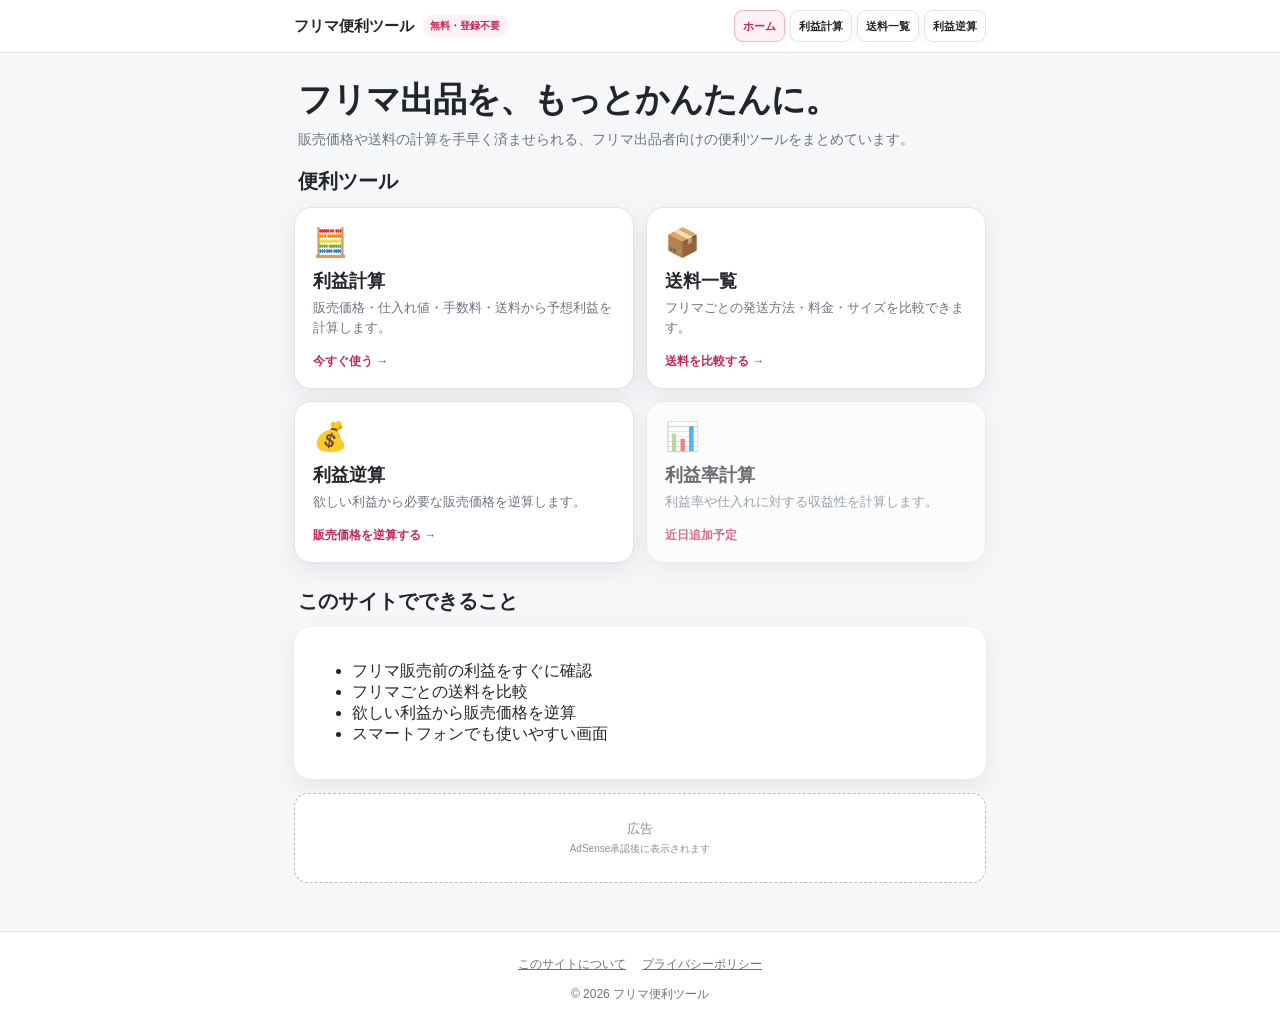
==== index.html @ 3acb0728 "ヘッダーと送料一覧のサービス名を固定" ====
<!DOCTYPE html><html lang="ja"><head><meta name="google-site-verification" content="ZwCkQ40ldHqCyL-Cjll7Zpo_aFUj-XyopUlBc_vMmoY"><meta charset="UTF-8"><meta name="viewport" content="width=device-width,initial-scale=1.0,viewport-fit=cover"><meta name="theme-color" content="#e93567"><meta name="description" content="フリマ出品に役立つ無料ツール集。販売価格・仕入れ値・手数料・送料から利益を計算できます。"><meta name="robots" content="index,follow"><link rel="canonical" href="https://furima-profit-calculator.netlify.app/"><link rel="stylesheet" href="/assets/css/style.css"><title>フリマ便利ツール｜出品・販売に役立つ無料ツール集</title><script async src="https://www.googletagmanager.com/gtag/js?id=G-9B8673RD4H"></script><script>window.dataLayer=window.dataLayer||[];function gtag(){dataLayer.push(arguments);}gtag('js',new Date());gtag('config','G-9B8673RD4H');</script></head><body data-page="home"><div id="siteHeader"></div><main class="home page-shell">
<section class="page-hero"><div class="page-title-row"><h1>フリマ出品を、もっとかんたんに。</h1></div><p>販売価格や送料の計算を手早く済ませられる、フリマ出品者向けの便利ツールをまとめています。</p></section>
<h2 class="section-title">便利ツール</h2>
<section class="tool-grid" aria-label="便利ツール一覧">
<a class="tool-card" href="/profit/"><div><div class="tool-icon">🧮</div><h2>利益計算</h2><p>販売価格・仕入れ値・手数料・送料から予想利益を計算します。</p></div><div class="tool-status">今すぐ使う →</div></a>
<a class="tool-card" href="/shipping/"><div><div class="tool-icon">📦</div><h2>送料一覧</h2><p>フリマごとの発送方法・料金・サイズを比較できます。</p></div><div class="tool-status">送料を比較する →</div></a>
<a class="tool-card" href="/reverse/"><div><div class="tool-icon">💰</div><h2>利益逆算</h2><p>欲しい利益から必要な販売価格を逆算します。</p></div><div class="tool-status">販売価格を逆算する →</div></a>
<div class="tool-card disabled" aria-disabled="true"><div><div class="tool-icon">📊</div><h2>利益率計算</h2><p>利益率や仕入れに対する収益性を計算します。</p></div><div class="tool-status">近日追加予定</div></div>
</section>
<h2 class="section-title">このサイトでできること</h2><section class="card"><ul class="info-list"><li>フリマ販売前の利益をすぐに確認</li><li>フリマごとの送料を比較</li><li>欲しい利益から販売価格を逆算</li><li>スマートフォンでも使いやすい画面</li></ul></section>
<section class="ad" aria-label="広告"><div>広告<small>AdSense承認後に表示されます</small></div></section></main><div id="siteFooter"></div><script src="/assets/js/common.js"></script></body></html>
---- assets/css/style.css ----
:root {
      --primary: #e93567;
      --primary-dark: #c92453;
      --bg: #f6f7f9;
      --card: #ffffff;
      --text: #22252a;
      --muted: #6d7480;
      --border: #dfe3e8;
      --success: #14844a;
      --danger: #c83232;
      --shadow: 0 8px 24px rgba(24, 31, 42, 0.08);
    }

    * { box-sizing: border-box; }

    body {
      margin: 0;
      min-height: 100vh;
      background: var(--bg);
      color: var(--text);
      font-family: -apple-system, BlinkMacSystemFont, "Segoe UI", "Noto Sans JP", sans-serif;
    }

    .app {
      width: min(100%, 520px);
      margin: 0 auto;
      padding: 18px 14px calc(36px + env(safe-area-inset-bottom));
    }

    .header {
      padding: 8px 4px 18px;
    }

    .header h1 {
      margin: 0;
      font-size: 24px;
      letter-spacing: -0.02em;
    }

    .header p {
      margin: 7px 0 0;
      color: var(--muted);
      font-size: 14px;
      line-height: 1.6;
    }

    .card {
      background: var(--card);
      border-radius: 18px;
      padding: 18px;
      box-shadow: var(--shadow);
      margin-bottom: 14px;
    }

    .field {
      margin-bottom: 17px;
    }

    .field:last-child {
      margin-bottom: 0;
    }

    label {
      display: block;
      margin-bottom: 7px;
      font-weight: 700;
      font-size: 14px;
    }

    .hint {
      color: var(--muted);
      font-weight: 400;
      font-size: 12px;
    }

    .input-wrap {
      position: relative;
    }

    input, select {
      width: 100%;
      min-height: 50px;
      border: 1px solid var(--border);
      border-radius: 12px;
      background: #fff;
      color: var(--text);
      font-size: 17px;
      padding: 12px 44px 12px 13px;
      outline: none;
      transition: border-color .18s, box-shadow .18s;
    }

    select {
      padding-right: 38px;
    }

    input:focus, select:focus {
      border-color: var(--primary);
      box-shadow: 0 0 0 3px rgba(233, 53, 103, 0.13);
    }

    input:disabled {
      background: #f0f2f4;
      color: #8a919b;
      cursor: not-allowed;
    }

    .unit {
      position: absolute;
      top: 50%;
      right: 14px;
      transform: translateY(-50%);
      color: var(--muted);
      pointer-events: none;
      font-size: 14px;
    }

    .shipping-grid {
      display: grid;
      grid-template-columns: 1.45fr .55fr;
      gap: 10px;
    }

    .custom-select {
      position: relative;
      min-width: 0;
    }

    .native-select-hidden {
      position: absolute;
      width: 1px;
      height: 1px;
      opacity: 0;
      pointer-events: none;
    }

    .custom-select-button {
      width: 100%;
      min-height: 50px;
      border: 1px solid var(--border);
      border-radius: 12px;
      background: #fff;
      color: var(--text);
      padding: 10px 12px;
      display: flex;
      align-items: center;
      justify-content: space-between;
      gap: 10px;
      text-align: left;
      font-size: 14px;
      cursor: pointer;
    }

    .custom-select-button:focus {
      outline: none;
      border-color: var(--primary);
      box-shadow: 0 0 0 3px rgba(233, 53, 103, 0.13);
    }

    .custom-select-button > span:first-child {
      min-width: 0;
      overflow: hidden;
      text-overflow: ellipsis;
      white-space: nowrap;
    }

    .custom-select-right {
      flex: 0 0 auto;
      display: flex;
      align-items: center;
      gap: 8px;
      white-space: nowrap;
    }

    .custom-select-arrow {
      color: var(--muted);
      font-size: 18px;
      line-height: 1;
    }

    .custom-select-menu {
      display: none;
      position: absolute;
      z-index: 20;
      top: calc(100% + 7px);
      left: 0;
      width: min(350px, calc(100vw - 28px));
      max-height: 310px;
      overflow-y: auto;
      padding: 6px;
      background: #fff;
      border: 1px solid var(--border);
      border-radius: 13px;
      box-shadow: 0 12px 30px rgba(24, 31, 42, 0.16);
    }

    .custom-select.open .custom-select-menu {
      display: block;
    }

    .shipping-option {
      width: 100%;
      border: 0;
      border-radius: 9px;
      background: transparent;
      padding: 11px 10px;
      display: flex;
      justify-content: space-between;
      align-items: center;
      gap: 14px;
      color: var(--text);
      font-size: 13px;
      text-align: left;
      cursor: pointer;
    }

    .shipping-option:hover,
    .shipping-option:focus {
      outline: none;
      background: #fff2f6;
    }

    .shipping-option span {
      min-width: 0;
    }

    .shipping-option strong {
      flex: 0 0 auto;
      white-space: nowrap;
    }


    .result {
      background: linear-gradient(135deg, #fff 0%, #fff6f8 100%);
      border: 1px solid #ffd4df;
    }

    .profit-label {
      color: var(--muted);
      font-size: 14px;
      font-weight: 700;
    }

    .profit {
      margin: 5px 0 4px;
      font-size: clamp(38px, 10vw, 52px);
      font-weight: 800;
      letter-spacing: -0.04em;
      color: var(--success);
      word-break: break-all;
    }

    .profit.negative {
      color: var(--danger);
    }

    .margin-text {
      color: var(--muted);
      font-size: 13px;
    }

    .breakdown {
      margin-top: 18px;
      padding-top: 14px;
      border-top: 1px solid var(--border);
    }

    .row {
      display: flex;
      justify-content: space-between;
      gap: 12px;
      padding: 7px 0;
      font-size: 14px;
    }

    .row span:first-child {
      color: var(--muted);
    }

    .row strong {
      text-align: right;
    }

    .reset {
      width: 100%;
      min-height: 48px;
      border: 0;
      border-radius: 12px;
      background: #edf0f3;
      color: #343940;
      font-weight: 700;
      font-size: 15px;
      cursor: pointer;
    }

    .reset:active {
      transform: translateY(1px);
    }

    .ad {
      min-height: 90px;
      border: 1px dashed #b7bdc5;
      border-radius: 14px;
      display: grid;
      place-items: center;
      color: #8a919b;
      font-size: 13px;
      background: #fff;
      margin-top: 14px;
      text-align: center;
      overflow: hidden;
    }

    .ad small {
      display: block;
      margin-top: 4px;
      font-size: 10px;
    }

    .footer {
      margin-top: 18px;
      padding: 18px 4px 4px;
      text-align: center;
      color: var(--muted);
      font-size: 12px;
      line-height: 1.8;
    }

    .footer-nav {
      display: flex;
      justify-content: center;
      flex-wrap: wrap;
      gap: 8px 16px;
      margin-bottom: 8px;
    }

    .footer a {
      color: var(--muted);
      text-decoration: underline;
      text-underline-offset: 3px;
    }

    .note {
      color: var(--muted);
      font-size: 11px;
      line-height: 1.55;
      padding: 0 4px;
    }

    @media (max-width: 380px) {
      .shipping-grid {
        grid-template-columns: 1fr;
      }
    }

/* サイト共通レイアウト */
.site-header{position:sticky;top:0;z-index:50;background:rgba(255,255,255,.95);backdrop-filter:blur(10px);border-bottom:1px solid var(--border)}
.header-inner{width:min(100%,720px);margin:auto;padding:12px 14px;display:flex;align-items:center;justify-content:space-between;gap:12px}
.site-brand{font-weight:800;text-decoration:none;color:var(--text);white-space:nowrap}
.site-nav{display:flex;gap:5px}.site-nav a{padding:8px;border-radius:9px;text-decoration:none;color:var(--muted);font-size:12px;font-weight:700;white-space:nowrap}.site-nav a:hover,.site-nav a[aria-current=page]{background:#fff1f5;color:var(--primary-dark)}
.home{width:min(100%,720px);margin:auto;padding:30px 14px 48px}.hero{padding:12px 4px 24px}.hero-badge{display:inline-block;background:#fff1f5;color:var(--primary-dark);border-radius:999px;padding:5px 9px;font-size:12px;font-weight:800}.hero h1{margin:12px 0 0;font-size:clamp(30px,8vw,44px);line-height:1.18;letter-spacing:-.04em}.hero p{color:var(--muted);line-height:1.75}.section-title{margin:25px 4px 12px;font-size:20px}.tool-grid{display:grid;grid-template-columns:repeat(2,minmax(0,1fr));gap:12px}.tool-card{min-height:155px;padding:18px;border:1px solid var(--border);border-radius:17px;background:#fff;box-shadow:var(--shadow);text-decoration:none;color:var(--text);display:flex;flex-direction:column;justify-content:space-between}.tool-card:hover{transform:translateY(-2px)}.tool-card.disabled{opacity:.65}.tool-card h2{margin:10px 0 5px;font-size:18px}.tool-card p{margin:0;color:var(--muted);font-size:13px;line-height:1.6}.tool-icon{font-size:28px}.tool-status{margin-top:14px;color:var(--primary-dark);font-size:12px;font-weight:800}.article{width:min(100%,720px);margin:auto;padding:30px 14px 48px}.article h1{font-size:32px}.article h2{margin-top:28px}.article p{line-height:1.85;color:#4f5661}.site-footer{border-top:1px solid var(--border);background:#fff}.footer-inner{width:min(100%,720px);margin:auto;padding:22px 14px;text-align:center;color:var(--muted);font-size:12px;line-height:1.8}.footer-inner a{color:var(--muted)}
@media(max-width:480px){.tool-grid{grid-template-columns:1fr}.site-nav a:nth-child(3){display:none}}


/* 送料一覧 */
.shipping-summary {
  display: grid;
  grid-template-columns: repeat(3, minmax(0, 1fr));
  gap: 10px;
  margin-bottom: 18px;
}

.summary-chip {
  padding: 13px 10px;
  border: 1px solid var(--border);
  border-radius: 14px;
  background: #fff;
  text-align: center;
  box-shadow: var(--shadow);
}

.summary-chip strong { display:block; font-size:15px; }
.summary-chip span { display:block; margin-top:3px; color:var(--muted); font-size:11px; }

.service-section { scroll-margin-top: 82px; }
.service-heading { display:flex; align-items:end; justify-content:space-between; gap:12px; margin:30px 4px 12px; }
.service-heading h2 { margin:0; font-size:21px; }
.service-heading span { color:var(--muted); font-size:12px; }

.shipping-card-list { display:grid; gap:12px; }
.shipping-method-card {
  padding: 18px;
  border: 1px solid var(--border);
  border-radius: 17px;
  background: #fff;
  box-shadow: var(--shadow);
}
.shipping-method-head { display:flex; justify-content:space-between; gap:14px; align-items:flex-start; }
.shipping-method-name { margin:0; font-size:17px; line-height:1.45; }
.shipping-price { flex:0 0 auto; color:var(--primary-dark); font-size:24px; font-weight:800; white-space:nowrap; }
.shipping-price small { font-size:12px; }
.shipping-tags { display:flex; flex-wrap:wrap; gap:6px; margin:11px 0; }
.shipping-tag { padding:4px 8px; border-radius:999px; background:var(--primary-soft); color:var(--primary-dark); font-size:11px; font-weight:700; }
.shipping-specs { display:grid; grid-template-columns:repeat(2,minmax(0,1fr)); gap:8px; margin:13px 0; }
.shipping-spec { padding:10px; border-radius:11px; background:#f7f8fa; }
.shipping-spec span { display:block; color:var(--muted); font-size:10px; }
.shipping-spec strong { display:block; margin-top:3px; font-size:13px; line-height:1.45; }
.shipping-use { margin:10px 0 14px; color:var(--muted); font-size:13px; line-height:1.65; }
.shipping-action { display:inline-flex; width:100%; min-height:44px; align-items:center; justify-content:center; border-radius:11px; background:var(--primary); color:#fff; text-decoration:none; font-size:14px; font-weight:800; }
.shipping-action:hover { background:var(--primary-dark); }
.update-note { padding:13px 15px; border-left:4px solid var(--primary); border-radius:10px; background:var(--primary-soft); color:#5e3440; font-size:12px; line-height:1.7; }
.comparison-wrap { overflow-x:auto; border-radius:14px; box-shadow:var(--shadow); }
.comparison-table { width:100%; min-width:650px; border-collapse:collapse; background:#fff; font-size:12px; }
.comparison-table th,.comparison-table td { padding:11px 10px; border-bottom:1px solid var(--border); text-align:left; white-space:nowrap; }
.comparison-table th { background:#fafafb; color:var(--muted); font-size:11px; }
.comparison-table tr:last-child td { border-bottom:0; }

@media (max-width:560px) {
  .shipping-summary { grid-template-columns:1fr; }
  .summary-chip { display:flex; align-items:center; justify-content:space-between; text-align:left; }
  .summary-chip span { margin:0; }
  .shipping-method-head { align-items:center; }
}


/* 共通データ連携後の標準セレクト */
.standard-select {
  width: 100%;
  min-height: 50px;
  border: 1px solid var(--border);
  border-radius: 12px;
  background: #fff;
  color: var(--text);
  padding: 11px 40px 11px 13px;
  font-size: 16px;
  outline: none;
}
.standard-select:focus {
  border-color: var(--primary);
  box-shadow: 0 0 0 3px rgba(233, 53, 103, .13);
}


/* 配送会社別の折りたたみ表示 */
.service-guide {
  margin: -4px 4px 12px;
  color: var(--muted);
  font-size: 12px;
  line-height: 1.6;
}

.carrier-accordion-list {
  display: grid;
  gap: 10px;
}

.carrier-accordion {
  overflow: hidden;
  border: 1px solid var(--border);
  border-radius: 16px;
  background: #fff;
  box-shadow: var(--shadow);
}

.carrier-summary {
  min-height: 72px;
  padding: 14px 16px;
  display: flex;
  align-items: center;
  justify-content: space-between;
  gap: 14px;
  cursor: pointer;
  list-style: none;
  user-select: none;
}

.carrier-summary::-webkit-details-marker { display: none; }

.carrier-summary::after {
  content: "＋";
  flex: 0 0 auto;
  width: 28px;
  height: 28px;
  display: grid;
  place-items: center;
  border-radius: 999px;
  background: var(--primary-soft);
  color: var(--primary-dark);
  font-size: 18px;
  font-weight: 800;
  transition: transform .18s ease;
}

.carrier-accordion[open] .carrier-summary::after {
  content: "−";
}

.carrier-accordion[open] .carrier-summary {
  border-bottom: 1px solid var(--border);
}

.carrier-title-wrap {
  min-width: 0;
  display: flex;
  align-items: center;
  gap: 12px;
}

.carrier-icon {
  flex: 0 0 auto;
  width: 42px;
  height: 42px;
  display: grid;
  place-items: center;
  border-radius: 12px;
  background: #f5f6f8;
  font-size: 20px;
  font-weight: 800;
}

.carrier-title-wrap strong {
  display: block;
  font-size: 16px;
}

.carrier-title-wrap small {
  display: block;
  margin-top: 3px;
  color: var(--muted);
  font-size: 11px;
  line-height: 1.45;
}

.carrier-count {
  margin-left: auto;
  color: var(--muted);
  font-size: 12px;
  white-space: nowrap;
}

.carrier-content {
  padding: 12px;
  background: #fafafb;
}

.carrier-content .shipping-method-card {
  box-shadow: none;
}

@media (max-width: 480px) {
  .carrier-summary {
    padding: 13px;
  }

  .carrier-count {
    display: none;
  }

  .carrier-title-wrap small {
    max-width: 220px;
  }
}

/* 宅急便・ゆうパックのサイズ別料金 */
.shipping-price-range {
  padding: 5px 9px;
  border-radius: 999px;
  background: var(--primary-soft);
  font-size: 12px;
  line-height: 1;
}

.size-option-heading {
  margin: 16px 0 9px;
  color: var(--text);
  font-size: 13px;
  font-weight: 800;
}

.size-option-grid {
  display: grid;
  grid-template-columns: repeat(3, minmax(0, 1fr));
  gap: 8px;
}

.size-option-button {
  min-width: 0;
  min-height: 132px;
  padding: 11px 7px;
  border: 1px solid #f1b2c3;
  border-radius: 12px;
  background: #fff7f9;
  color: var(--text);
  text-align: center;
  text-decoration: none;
  display: flex;
  flex-direction: column;
  align-items: center;
  justify-content: center;
  gap: 3px;
  transition: transform .16s ease, border-color .16s ease, background .16s ease;
}

.size-option-button:hover {
  transform: translateY(-1px);
  border-color: var(--primary);
  background: var(--primary-soft);
}

.size-option-button strong {
  font-size: 14px;
}

.size-option-button span {
  font-size: 10px;
  line-height: 1.4;
  color: var(--muted);
}

.size-option-button small {
  font-size: 10px;
  color: var(--muted);
}

.size-option-button b {
  margin-top: 3px;
  color: var(--primary-dark);
  font-size: 15px;
}

@media (max-width: 380px) {
  .size-option-grid {
    gap: 6px;
  }

  .size-option-button {
    min-height: 126px;
    padding: 9px 5px;
  }

  .size-option-button strong {
    font-size: 13px;
  }
}



/* ヘッダーナビゲーションをボタンとして分かりやすく表示 */
.site-nav {
  display: flex;
  gap: 7px;
}

.site-nav a {
  padding: 8px 11px;
  border: 1px solid var(--border);
  border-radius: 10px;
  background: #fff;
  color: var(--text);
  box-shadow: 0 2px 7px rgba(24, 31, 42, .05);
  transition: border-color .16s ease, background .16s ease, color .16s ease;
}

.site-nav a:hover,
.site-nav a[aria-current=page] {
  border-color: #f1b2c3;
  background: #fff1f5;
  color: var(--primary-dark);
}

/* ホームのキャッチコピーは画面幅に合わせて一行表示 */
.home .hero h1 {
  font-size: clamp(20px, 6.2vw, 44px);
  line-height: 1.2;
  white-space: nowrap;
}

@media (max-width: 560px) {
  .header-inner {
    align-items: flex-start;
    flex-direction: column;
    gap: 9px;
  }

  .site-brand {
    width: 100%;
  }

  .site-nav {
    width: 100%;
    display: grid;
    grid-template-columns: repeat(2, minmax(0, 1fr));
    gap: 7px;
  }

  .site-nav a,
  .site-nav a:nth-child(3) {
    display: flex;
    min-height: 38px;
    align-items: center;
    justify-content: center;
    padding: 7px 8px;
    text-align: center;
  }

  .home {
    padding-top: 22px;
  }

  .home .hero {
    padding-top: 8px;
  }
}

@media (max-width: 360px) {
  .home .hero h1 {
    font-size: clamp(18px, 5.8vw, 22px);
    letter-spacing: -.05em;
  }
}

/* v6: ヘッダー・ホーム・比較一覧の表示調整 */
@media (max-width: 560px) {
  .header-inner {
    align-items: center;
    flex-direction: column;
    gap: 7px;
    padding-top: 9px;
    padding-bottom: 9px;
  }

  .site-brand {
    width: 100%;
    font-size: 14px;
  }

  .site-nav {
    width: 100%;
    display: grid;
    grid-template-columns: repeat(4, minmax(0, 1fr));
    gap: 5px;
  }

  .site-nav a,
  .site-nav a:nth-child(3) {
    display: flex;
    min-width: 0;
    min-height: 34px;
    align-items: center;
    justify-content: center;
    padding: 6px 3px;
    font-size: 11px;
    text-align: center;
  }
}

/* スマホでも便利ツールを2列×2行で表示 */
@media (max-width: 480px) {
  .tool-grid {
    grid-template-columns: repeat(2, minmax(0, 1fr));
    gap: 9px;
  }

  .tool-card {
    min-height: 145px;
    padding: 14px;
  }

  .tool-card h2 { font-size: 16px; }
  .tool-card p { font-size: 12px; }
  .tool-icon { font-size: 24px; }
}

/* ホームのヒーローと便利ツール見出しの間隔を縮小 */
.home .hero {
  padding-bottom: 12px;
}

.home .hero + .section-title {
  margin-top: 12px;
}

/* 比較一覧をサービス→配送会社の二段階で折りたたむ */
.comparison-accordion-list {
  display: grid;
  gap: 10px;
}

.comparison-service-accordion,
.comparison-carrier-accordion {
  overflow: hidden;
  border: 1px solid var(--border);
  border-radius: 14px;
  background: #fff;
}

.comparison-service-accordion {
  box-shadow: var(--shadow);
}

.comparison-service-accordion > summary,
.comparison-carrier-accordion > summary {
  cursor: pointer;
  list-style: none;
  display: flex;
  align-items: center;
  justify-content: space-between;
  gap: 12px;
}

.comparison-service-accordion > summary::-webkit-details-marker,
.comparison-carrier-accordion > summary::-webkit-details-marker {
  display: none;
}

.comparison-service-accordion > summary {
  min-height: 58px;
  padding: 13px 15px;
  font-size: 16px;
}

.comparison-service-accordion > summary::after,
.comparison-carrier-accordion > summary::after {
  content: "＋";
  color: var(--primary-dark);
  font-weight: 800;
}

.comparison-service-accordion[open] > summary::after,
.comparison-carrier-accordion[open] > summary::after {
  content: "−";
}

.comparison-service-accordion > summary span,
.comparison-carrier-accordion > summary small {
  margin-left: auto;
  color: var(--muted);
  font-size: 11px;
}

.comparison-service-content {
  display: grid;
  gap: 8px;
  padding: 10px;
  border-top: 1px solid var(--border);
  background: #fafafb;
}

.comparison-carrier-accordion > summary {
  min-height: 48px;
  padding: 11px 13px;
  font-size: 13px;
  font-weight: 700;
}

.comparison-carrier-accordion[open] > summary {
  border-bottom: 1px solid var(--border);
}

.comparison-carrier-accordion .comparison-wrap {
  border-radius: 0;
  box-shadow: none;
}

.comparison-carrier-accordion .comparison-table {
  min-width: 520px;
}


/* v7: 共通ヘッダー・ページタイトル・利益逆算 */
#siteHeader, #siteFooter { display: block; }

.header-inner {
  width: min(100%, 720px);
  margin: 0 auto;
  padding: 10px 14px;
  display: flex;
  align-items: center;
  justify-content: space-between;
  gap: 12px;
}

.brand-line {
  display: flex;
  align-items: center;
  gap: 8px;
  min-width: 0;
}

.site-brand {
  font-size: 15px;
  font-weight: 800;
}

.brand-badge,
.page-meta-badge {
  flex: 0 0 auto;
  padding: 4px 8px;
  border-radius: 999px;
  background: #fff1f5;
  color: var(--primary-dark);
  font-size: 10px;
  font-weight: 800;
  white-space: nowrap;
}

.site-nav {
  display: flex;
  gap: 5px;
  min-width: 0;
  overflow-x: auto;
  scrollbar-width: none;
}

.site-nav::-webkit-scrollbar { display: none; }

.site-nav a,
.site-nav a:nth-child(3) {
  display: flex;
  min-height: 32px;
  align-items: center;
  justify-content: center;
  padding: 6px 8px;
  border: 1px solid var(--border);
  border-radius: 9px;
  background: #fff;
  color: var(--text);
  font-size: 11px;
  font-weight: 700;
  text-decoration: none;
  white-space: nowrap;
}

.page-shell {
  width: min(100%, 720px);
  margin: 0 auto;
  padding: 24px 14px 48px;
}

.page-shell.narrow {
  width: min(100%, 520px);
}

.page-hero {
  padding: 6px 4px 18px;
}

.page-title-row {
  display: flex;
  align-items: center;
  justify-content: space-between;
  gap: 12px;
}

.page-hero h1 {
  margin: 0;
  min-width: 0;
  font-size: clamp(26px, 6vw, 34px);
  line-height: 1.2;
  letter-spacing: -.03em;
}

.page-hero p {
  margin: 8px 0 0;
  color: var(--muted);
  font-size: 14px;
  line-height: 1.7;
}

.home.page-shell {
  padding-top: 20px;
}

.home .page-hero h1 {
  font-size: clamp(20px, 5.7vw, 34px);
  white-space: nowrap;
}

.home .page-hero {
  padding-bottom: 8px;
}

.home .page-hero + .section-title {
  margin-top: 8px;
}

.article.page-shell h2 {
  margin-top: 28px;
}

.article.page-shell p {
  color: #4f5661;
  line-height: 1.85;
}

.reverse-result {
  color: var(--success);
}

@media (max-width: 620px) {
  .header-inner {
    display: block;
    padding-top: 8px;
    padding-bottom: 8px;
  }

  .brand-line {
    margin-bottom: 6px;
  }

  .site-nav {
    width: 100%;
  }

  .site-nav a,
  .site-nav a:nth-child(3) {
    flex: 0 0 auto;
  }
}

@media (max-width: 380px) {
  .page-hero h1 {
    font-size: 25px;
  }

  .home .page-hero h1 {
    font-size: clamp(18px, 5.4vw, 21px);
  }

  .page-meta-badge {
    font-size: 9px;
    padding: 4px 6px;
  }
}


/* v8: navigation / shipping layout refinements */
.carrier-official-link {
  display: flex;
  justify-content: flex-end;
  margin: 10px 2px 6px;
}
.carrier-official-link a {
  color: var(--primary-dark);
  font-size: 12px;
  font-weight: 800;
  text-decoration: none;
}
.carrier-official-link a:hover { text-decoration: underline; }

/* ゆうパック・宅急便のサイズ選択は比較しやすい2列 */
.size-option-grid { grid-template-columns: repeat(2, minmax(0, 1fr)); }

/* ホーム見出しは1行を優先するため、長い文言だけ画面幅に合わせて縮小する。 */
.home .page-hero h1 {
  font-size: clamp(20px, 5.7vw, 34px);
  white-space: nowrap;
}

@media (max-width: 380px) {
  .home .page-hero h1 { font-size: clamp(18px, 5.4vw, 21px); }
}


/* =========================================================
   v9: 固定ヘッダー・送料一覧のサービス見出し固定
   ========================================================= */

:root {
  --site-header-height: 70px;
}

/*
  共通メニューを常に画面上部へ固定する。
  ヘッダーの実際の高さは common.js からCSS変数へ反映する。
*/
.site-header {
  position: fixed !important;
  top: 0;
  right: 0;
  left: 0;
  z-index: 1000;
  width: 100%;
}

body {
  padding-top: var(--site-header-height);
}

/*
  送料一覧で長い配送カードを見ているときにも、
  現在のフリマサービス名が分かるよう見出しを固定する。
*/
.service-section {
  position: relative;
  scroll-margin-top: calc(var(--site-header-height) + 58px);
}

.service-heading {
  position: sticky;
  top: var(--site-header-height);
  z-index: 120;
  align-items: center;
  margin: 24px 0 12px;
  padding: 10px 12px;
  border: 1px solid var(--border);
  border-radius: 12px;
  background: rgba(255, 255, 255, 0.97);
  box-shadow: 0 5px 14px rgba(24, 31, 42, 0.08);
  backdrop-filter: blur(10px);
}

.service-heading h2 {
  font-size: 20px;
}

.service-heading span {
  text-align: right;
}

/*
  次のサービス見出しが上へ到達すると、通常のstickyの動きで
  前のサービス名から新しいサービス名へ自然に切り替わる。
*/
@media (max-width: 520px) {
  .service-heading {
    margin-top: 18px;
    padding: 9px 10px;
  }

  .service-heading h2 {
    font-size: 18px;
  }

  .service-heading span {
    font-size: 11px;
  }
}
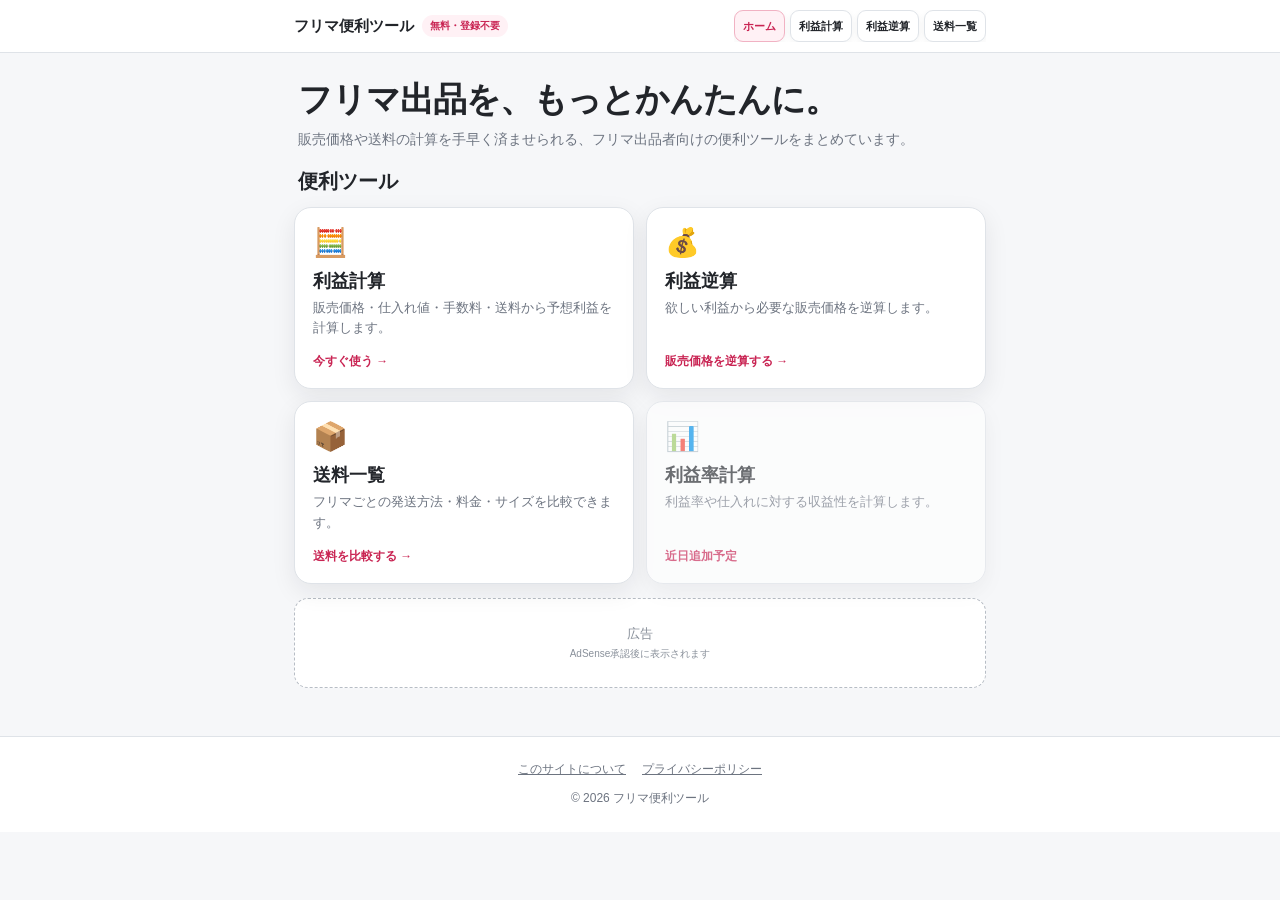
==== commit 1a0210d1: "公式リンクとツールの並び順を整理" ====
--- a/index.html
+++ b/index.html
@@ -3,9 +3,9 @@
 <h2 class="section-title">便利ツール</h2>
 <section class="tool-grid" aria-label="便利ツール一覧">
 <a class="tool-card" href="/profit/"><div><div class="tool-icon">🧮</div><h2>利益計算</h2><p>販売価格・仕入れ値・手数料・送料から予想利益を計算します。</p></div><div class="tool-status">今すぐ使う →</div></a>
+<a class="tool-card" href="/reverse/"><div><div class="tool-icon">💰</div><h2>利益逆算</h2><p>欲しい利益から必要な販売価格を逆算します。</p></div><div class="tool-status">販売価格を逆算する →</div></a>
 <a class="tool-card" href="/shipping/"><div><div class="tool-icon">📦</div><h2>送料一覧</h2><p>フリマごとの発送方法・料金・サイズを比較できます。</p></div><div class="tool-status">送料を比較する →</div></a>
-<a class="tool-card" href="/reverse/"><div><div class="tool-icon">💰</div><h2>利益逆算</h2><p>欲しい利益から必要な販売価格を逆算します。</p></div><div class="tool-status">販売価格を逆算する →</div></a>
 <div class="tool-card disabled" aria-disabled="true"><div><div class="tool-icon">📊</div><h2>利益率計算</h2><p>利益率や仕入れに対する収益性を計算します。</p></div><div class="tool-status">近日追加予定</div></div>
 </section>
-<h2 class="section-title">このサイトでできること</h2><section class="card"><ul class="info-list"><li>フリマ販売前の利益をすぐに確認</li><li>フリマごとの送料を比較</li><li>欲しい利益から販売価格を逆算</li><li>スマートフォンでも使いやすい画面</li></ul></section>
+
 <section class="ad" aria-label="広告"><div>広告<small>AdSense承認後に表示されます</small></div></section></main><div id="siteFooter"></div><script src="/assets/js/common.js"></script></body></html>
--- a/assets/css/style.css
+++ b/assets/css/style.css
@@ -1136,3 +1136,97 @@
     font-size: 11px;
   }
 }
+
+
+/* =========================================================
+   v10: サービス公式リンク・メニュー順の整理
+   ========================================================= */
+
+/*
+  各サービスの日本郵便系・ヤマト運輸系公式リンクは、
+  配送アコーディオンの間ではなくサービス見出しの直前にまとめる。
+*/
+.service-official-links {
+  display: grid;
+  grid-template-columns: repeat(2, minmax(0, 1fr));
+  gap: 8px;
+  margin: 28px 0 8px;
+}
+
+.service-official-button {
+  min-width: 0;
+  min-height: 54px;
+  display: grid;
+  grid-template-columns: auto 1fr;
+  grid-template-rows: auto auto;
+  align-items: center;
+  column-gap: 8px;
+  padding: 9px 11px;
+  border: 1px solid var(--border);
+  border-radius: 12px;
+  background: #fff;
+  color: var(--text);
+  box-shadow: 0 4px 12px rgba(24, 31, 42, 0.06);
+  text-decoration: none;
+}
+
+.service-official-button > span {
+  grid-row: 1 / 3;
+  font-size: 19px;
+}
+
+.service-official-button strong {
+  min-width: 0;
+  overflow: hidden;
+  font-size: 13px;
+  text-overflow: ellipsis;
+  white-space: nowrap;
+}
+
+.service-official-button small {
+  color: var(--primary-dark);
+  font-size: 10px;
+  font-weight: 800;
+}
+
+.service-official-button:hover {
+  border-color: #f1a8bb;
+  background: var(--primary-soft);
+}
+
+/* 古い配送会社別リンクは表示しない */
+.carrier-official-link {
+  display: none !important;
+}
+
+/*
+  公式リンクを見た後、サービス名が固定される位置まで
+  アンカー移動した際にヘッダーと重ならないようにする。
+*/
+.service-section {
+  scroll-margin-top: calc(var(--site-header-height) + 12px);
+}
+
+@media (max-width: 420px) {
+  .service-official-links {
+    gap: 6px;
+    margin-top: 22px;
+  }
+
+  .service-official-button {
+    min-height: 50px;
+    padding: 8px;
+  }
+
+  .service-official-button > span {
+    font-size: 17px;
+  }
+
+  .service-official-button strong {
+    font-size: 11px;
+  }
+
+  .service-official-button small {
+    font-size: 9px;
+  }
+}
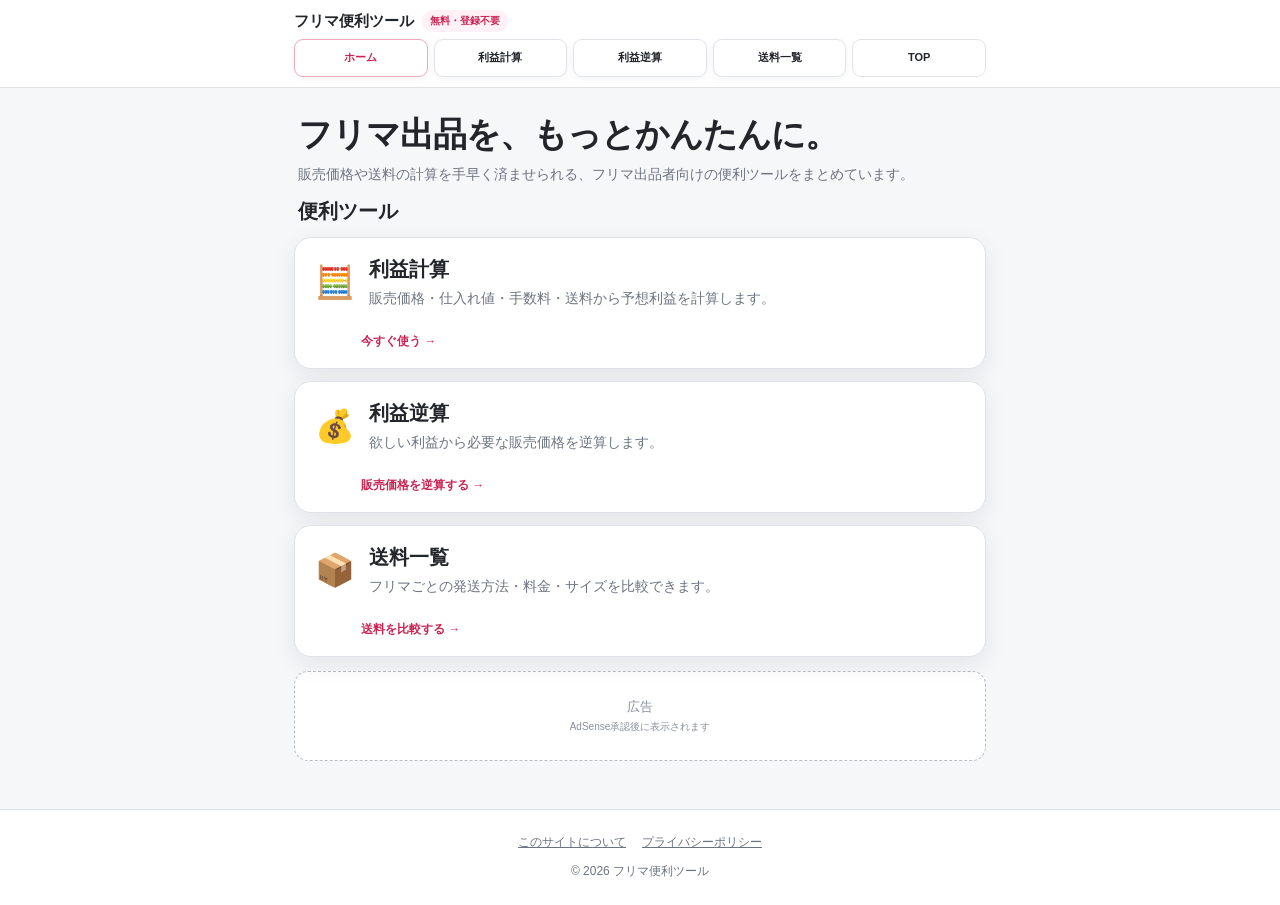
==== commit 33916741: "v1.0完成版としてホームと共通メニューを整理" ====
--- a/index.html
+++ b/index.html
@@ -5,7 +5,7 @@
 <a class="tool-card" href="/profit/"><div><div class="tool-icon">🧮</div><h2>利益計算</h2><p>販売価格・仕入れ値・手数料・送料から予想利益を計算します。</p></div><div class="tool-status">今すぐ使う →</div></a>
 <a class="tool-card" href="/reverse/"><div><div class="tool-icon">💰</div><h2>利益逆算</h2><p>欲しい利益から必要な販売価格を逆算します。</p></div><div class="tool-status">販売価格を逆算する →</div></a>
 <a class="tool-card" href="/shipping/"><div><div class="tool-icon">📦</div><h2>送料一覧</h2><p>フリマごとの発送方法・料金・サイズを比較できます。</p></div><div class="tool-status">送料を比較する →</div></a>
-<div class="tool-card disabled" aria-disabled="true"><div><div class="tool-icon">📊</div><h2>利益率計算</h2><p>利益率や仕入れに対する収益性を計算します。</p></div><div class="tool-status">近日追加予定</div></div>
+
 </section>
 
 <section class="ad" aria-label="広告"><div>広告<small>AdSense承認後に表示されます</small></div></section></main><div id="siteFooter"></div><script src="/assets/js/common.js"></script></body></html>
--- a/assets/css/style.css
+++ b/assets/css/style.css
@@ -1230,3 +1230,330 @@
     font-size: 9px;
   }
 }
+
+
+/* =========================================================
+   v11: サービス名と公式リンクを一体化して固定
+   ========================================================= */
+
+.service-sticky-card {
+  position: sticky;
+  top: var(--site-header-height);
+  z-index: 140;
+  margin: 24px 0 12px;
+  padding: 10px;
+  border: 1px solid var(--border);
+  border-radius: 14px;
+  background: rgba(255, 255, 255, 0.98);
+  box-shadow: 0 6px 18px rgba(24, 31, 42, 0.10);
+  backdrop-filter: blur(10px);
+}
+
+.service-sticky-card .service-heading {
+  position: static;
+  margin: 0 0 8px;
+  padding: 0 2px;
+  border: 0;
+  border-radius: 0;
+  background: transparent;
+  box-shadow: none;
+  backdrop-filter: none;
+}
+
+.service-sticky-card .service-heading h2 {
+  font-size: 20px;
+}
+
+.service-sticky-card .service-official-links {
+  margin: 0;
+}
+
+.service-sticky-card .service-official-button {
+  min-height: 46px;
+  padding: 7px 9px;
+  box-shadow: none;
+}
+
+.service-sticky-card .service-official-button small {
+  display: block;
+}
+
+/* v9/v10の旧sticky指定を打ち消す */
+.service-section > .service-heading {
+  position: static;
+}
+
+@media (max-width: 520px) {
+  .service-sticky-card {
+    margin-top: 18px;
+    padding: 9px;
+    border-radius: 12px;
+  }
+
+  .service-sticky-card .service-heading {
+    margin-bottom: 7px;
+  }
+
+  .service-sticky-card .service-heading h2 {
+    font-size: 18px;
+  }
+
+  .service-sticky-card .service-official-button {
+    min-height: 44px;
+    padding: 6px 8px;
+  }
+}
+
+
+/* =========================================================
+   v12: フリマサービス単位のグループ表示
+   ========================================================= */
+
+/*
+  メルカリ・ラクマ・Yahoo!フリマをそれぞれ1つの大きなカードにまとめる。
+  サービス名、公式リンク、配送会社アコーディオンを同じ背景内に置くことで、
+  どこまでが同じサービスなのかを視覚的に分かりやすくする。
+*/
+.service-section {
+  margin: 0 0 34px;
+}
+
+.service-section + .service-section {
+  padding-top: 10px;
+}
+
+.service-group-card {
+  position: relative;
+  overflow: visible;
+  border: 1px solid #d9dde3;
+  border-radius: 18px;
+  background: #eef1f5;
+  box-shadow: 0 9px 24px rgba(24, 31, 42, 0.08);
+}
+
+/*
+  固定見出しはグループカードの上端として見せる。
+  下側だけ少し強い境界線を入れ、本文との区切りも明確にする。
+*/
+.service-group-card .service-sticky-card {
+  margin: 0;
+  border: 0;
+  border-bottom: 1px solid #d9dde3;
+  border-radius: 17px 17px 0 0;
+  box-shadow: 0 5px 14px rgba(24, 31, 42, 0.09);
+}
+
+/* 配送会社一覧は同じグループ内の本文として余白を付ける */
+.service-group-body {
+  padding: 12px;
+}
+
+.service-group-body .carrier-accordion-list {
+  display: grid;
+  gap: 10px;
+}
+
+/*
+  各配送会社は白いカードにして、大きなサービスグループの中に
+  日本郵便系・ヤマト運輸系が含まれていることを表現する。
+*/
+.service-group-body .carrier-accordion {
+  margin: 0;
+  border-color: #d7dce3;
+  background: #fff;
+  box-shadow: 0 3px 9px rgba(24, 31, 42, 0.04);
+}
+
+/* グループが切り替わる箇所に淡い区切りを入れる */
+.service-section:not(:last-child)::after {
+  content: "";
+  display: block;
+  width: 54%;
+  height: 1px;
+  margin: 34px auto 0;
+  background: linear-gradient(
+    90deg,
+    transparent,
+    #cbd1d9 18%,
+    #cbd1d9 82%,
+    transparent
+  );
+}
+
+/*
+  sticky要素が親要素内で正しく停止するよう、
+  グループの外側にはoverflowを設定しない。
+*/
+.service-section,
+.service-group-card {
+  overflow: visible;
+}
+
+@media (max-width: 520px) {
+  .service-section {
+    margin-bottom: 28px;
+  }
+
+  .service-group-card {
+    border-radius: 15px;
+  }
+
+  .service-group-card .service-sticky-card {
+    border-radius: 14px 14px 0 0;
+  }
+
+  .service-group-body {
+    padding: 9px;
+  }
+
+  .service-group-body .carrier-accordion-list {
+    gap: 8px;
+  }
+
+  .service-section:not(:last-child)::after {
+    width: 68%;
+    margin-top: 28px;
+  }
+}
+
+
+/* =========================================================
+   v1.0: ホーム3項目・5等分ナビゲーション・TOPボタン
+   ========================================================= */
+
+/*
+  上部ナビゲーションはホームからTOPまでの5項目を均等幅にする。
+  右側に余白を残さず、PC・スマホとも横幅いっぱいを使用する。
+*/
+.site-nav {
+  display: grid !important;
+  grid-template-columns: repeat(5, minmax(0, 1fr));
+  width: 100%;
+  gap: 6px;
+  overflow: visible;
+}
+
+.site-nav a,
+.site-nav a:nth-child(3),
+.site-nav .top-button {
+  width: 100%;
+  min-width: 0;
+  min-height: 38px;
+  display: flex;
+  align-items: center;
+  justify-content: center;
+  padding: 7px 4px;
+  border: 1px solid var(--border);
+  border-radius: 9px;
+  background: #fff;
+  color: var(--text);
+  font-size: 11px;
+  font-weight: 800;
+  line-height: 1.2;
+  text-align: center;
+  text-decoration: none;
+  white-space: nowrap;
+}
+
+.site-nav .top-button {
+  appearance: none;
+  cursor: pointer;
+}
+
+.site-nav a:hover,
+.site-nav a[aria-current="page"],
+.site-nav .top-button:hover,
+.site-nav .top-button:focus-visible {
+  border-color: #f1a8bb;
+  background: var(--primary-soft);
+  color: var(--primary-dark);
+  outline: none;
+}
+
+/*
+  ブランド行とナビゲーションを上下に分け、
+  5つのボタンへ十分な横幅を確保する。
+*/
+.header-inner {
+  display: block;
+}
+
+.brand-line {
+  margin-bottom: 7px;
+}
+
+/*
+  ホームの便利ツールは3項目だけを縦に並べる。
+  カード全体を大きなリンクとして押しやすくする。
+*/
+.home .tool-grid {
+  grid-template-columns: 1fr;
+  gap: 12px;
+}
+
+.home .tool-card {
+  min-height: 132px;
+  padding: 18px 20px;
+}
+
+.home .tool-card > div:first-child {
+  display: grid;
+  grid-template-columns: auto 1fr;
+  column-gap: 14px;
+  align-items: center;
+}
+
+.home .tool-card .tool-icon {
+  grid-row: 1 / 3;
+  font-size: 32px;
+}
+
+.home .tool-card h2 {
+  margin: 0 0 4px;
+  font-size: 20px;
+}
+
+.home .tool-card p {
+  font-size: 14px;
+}
+
+.home .tool-card .tool-status {
+  margin-top: 12px;
+  padding-left: 46px;
+}
+
+/* タイトルから便利ツールまでの縦余白を少し詰める */
+.home .page-hero {
+  padding-bottom: 5px;
+}
+
+.home .page-hero + .section-title {
+  margin-top: 6px;
+}
+
+@media (max-width: 520px) {
+  .site-nav {
+    gap: 4px;
+  }
+
+  .site-nav a,
+  .site-nav a:nth-child(3),
+  .site-nav .top-button {
+    min-height: 36px;
+    padding: 6px 2px;
+    font-size: clamp(9px, 2.7vw, 11px);
+  }
+
+  .home .tool-card {
+    min-height: 124px;
+    padding: 16px;
+  }
+
+  .home .tool-card h2 {
+    font-size: 18px;
+  }
+
+  .home .tool-card p {
+    font-size: 12px;
+  }
+}
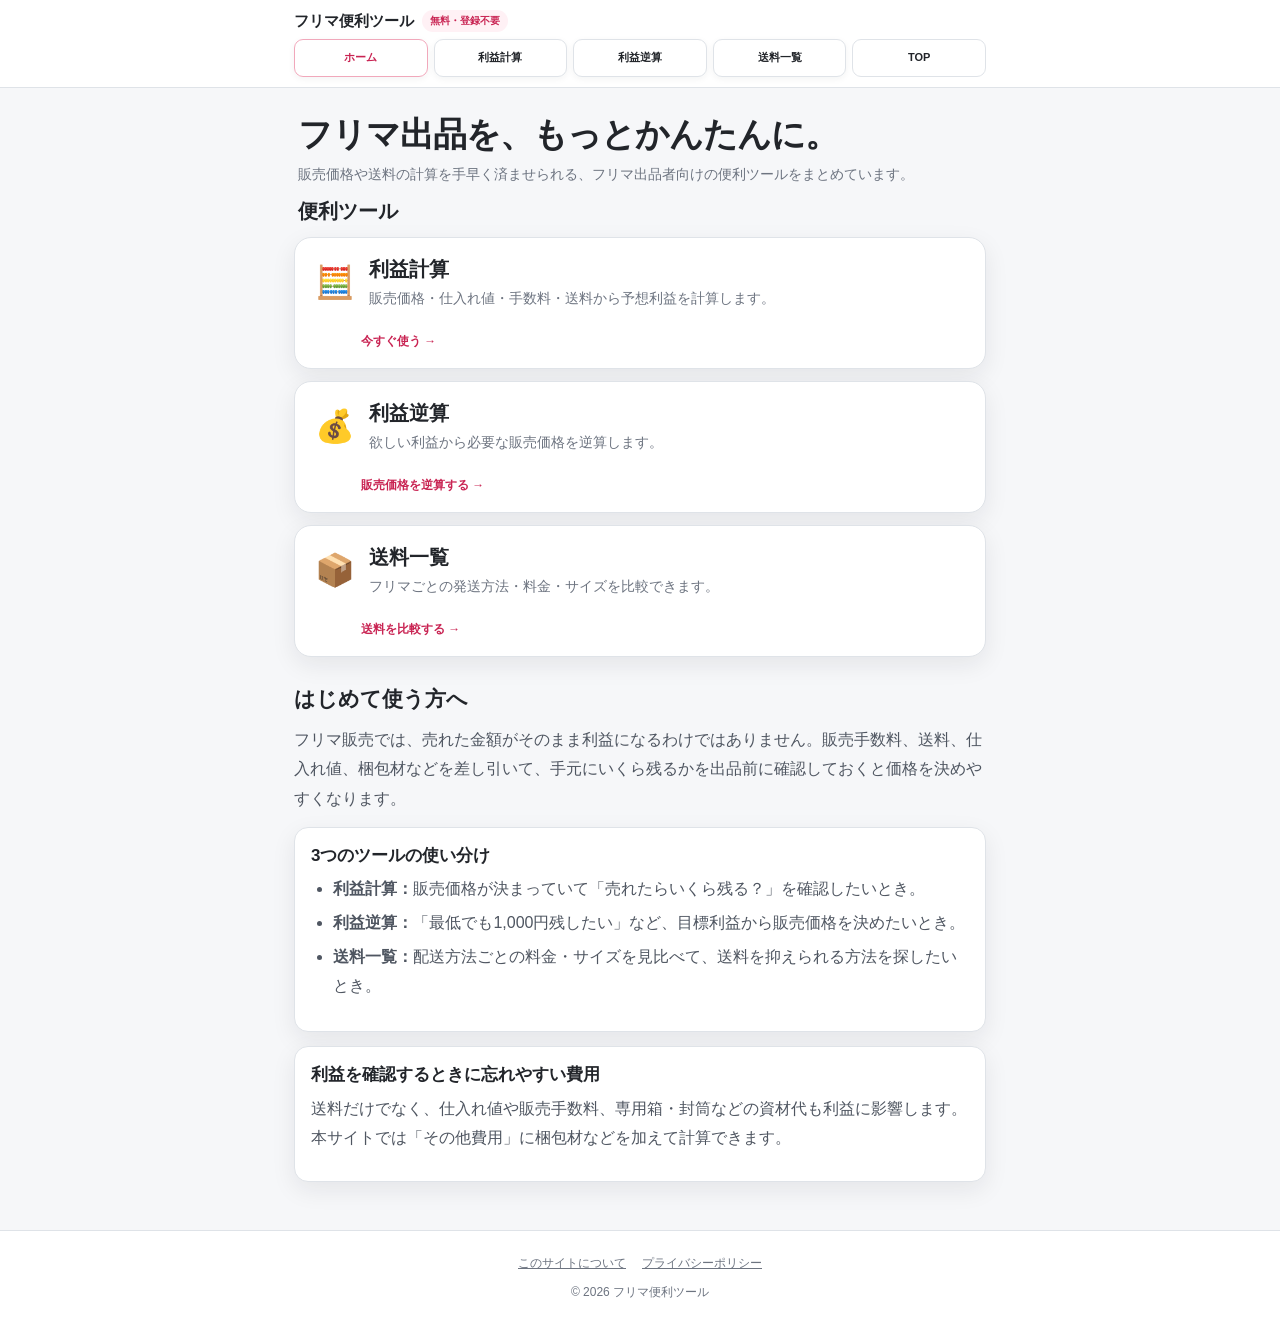
==== commit ccb31dba: "AdSense再審査向けにコンテンツを強化" ====
--- a/index.html
+++ b/index.html
@@ -1,4 +1,7 @@
-<!DOCTYPE html><html lang="ja"><head><meta name="google-site-verification" content="ZwCkQ40ldHqCyL-Cjll7Zpo_aFUj-XyopUlBc_vMmoY"><meta charset="UTF-8"><meta name="viewport" content="width=device-width,initial-scale=1.0,viewport-fit=cover"><meta name="theme-color" content="#e93567"><meta name="description" content="フリマ出品に役立つ無料ツール集。販売価格・仕入れ値・手数料・送料から利益を計算できます。"><meta name="robots" content="index,follow"><link rel="canonical" href="https://furima-profit-calculator.netlify.app/"><link rel="stylesheet" href="/assets/css/style.css"><title>フリマ便利ツール｜出品・販売に役立つ無料ツール集</title><script async src="https://www.googletagmanager.com/gtag/js?id=G-9B8673RD4H"></script><script>window.dataLayer=window.dataLayer||[];function gtag(){dataLayer.push(arguments);}gtag('js',new Date());gtag('config','G-9B8673RD4H');</script></head><body data-page="home"><div id="siteHeader"></div><main class="home page-shell">
+<!DOCTYPE html><html lang="ja"><head>
+
+<script async src="https://pagead2.googlesyndication.com/pagead/js/adsbygoogle.js?client=ca-pub-7337792603858956"
+crossorigin="anonymous"></script><meta name="twitter:description" content="メルカリ・ラクマ・Yahoo!フリマに対応した無料ツール集です。販売価格から利益を計算する利益計算、欲しい利益から販売価格を求める利益逆算、送料一覧を利用できます。"><meta name="twitter:title" content="フリマ便利ツール｜メルカリ・ラクマ・Yahoo!フリマ対応"><meta name="twitter:card" content="summary"><meta name="google-site-verification" content="ZwCkQ40ldHqCyL-Cjll7Zpo_aFUj-XyopUlBc_vMmoY"><meta charset="UTF-8"><meta name="viewport" content="width=device-width,initial-scale=1.0,viewport-fit=cover"><meta name="theme-color" content="#e93567"><meta name="description" content="メルカリ・ラクマ・Yahoo!フリマに対応した無料ツール集です。販売価格から利益を計算する利益計算、欲しい利益から販売価格を求める利益逆算、送料一覧を利用できます。"><meta name="robots" content="index,follow,max-image-preview:large"><link rel="canonical" href="https://furima-tools.onrender.com/"><link rel="stylesheet" href="/assets/css/style.css"><title>フリマ便利ツール｜メルカリ・ラクマ・Yahoo!フリマ対応</title><script async src="https://www.googletagmanager.com/gtag/js?id=G-9B8673RD4H"></script><script>window.dataLayer=window.dataLayer||[];function gtag(){dataLayer.push(arguments);}gtag('js',new Date());gtag('config','G-9B8673RD4H');</script><meta property="og:title" content="フリマ便利ツール｜メルカリ・ラクマ・Yahoo!フリマ対応"><meta property="og:description" content="メルカリ・ラクマ・Yahoo!フリマに対応した無料ツール集です。販売価格から利益を計算する利益計算、欲しい利益から販売価格を求める利益逆算、送料一覧を利用できます。"><meta property="og:type" content="website"><meta property="og:url" content="https://furima-tools.onrender.com/"><meta property="og:site_name" content="フリマ便利ツール"><meta property="og:locale" content="ja_JP"><script type="application/ld+json">{"@context":"https://schema.org","@type":"WebSite","name":"フリマ便利ツール","url":"https://furima-tools.onrender.com/","description":"メルカリ・ラクマ・Yahoo!フリマに対応した無料ツール集です。販売価格から利益を計算する利益計算、欲しい利益から販売価格を求める利益逆算、送料一覧を利用できます。","inLanguage":"ja","isPartOf":{"@type":"WebSite","name":"フリマ便利ツール","url":"https://furima-tools.onrender.com/"}}</script></head><body data-page="home"><div id="siteHeader"></div><main class="home page-shell">
 <section class="page-hero"><div class="page-title-row"><h1>フリマ出品を、もっとかんたんに。</h1></div><p>販売価格や送料の計算を手早く済ませられる、フリマ出品者向けの便利ツールをまとめています。</p></section>
 <h2 class="section-title">便利ツール</h2>
 <section class="tool-grid" aria-label="便利ツール一覧">
@@ -8,4 +11,10 @@
 
 </section>
 
-<section class="ad" aria-label="広告"><div>広告<small>AdSense承認後に表示されます</small></div></section></main><div id="siteFooter"></div><script src="/assets/js/common.js"></script></body></html>+
+<section class="guide-section" aria-labelledby="first-guide"><h2 id="first-guide">はじめて使う方へ</h2>
+<p>フリマ販売では、売れた金額がそのまま利益になるわけではありません。販売手数料、送料、仕入れ値、梱包材などを差し引いて、手元にいくら残るかを出品前に確認しておくと価格を決めやすくなります。</p>
+<div class="guide-box"><h3>3つのツールの使い分け</h3><ul><li><strong>利益計算：</strong>販売価格が決まっていて「売れたらいくら残る？」を確認したいとき。</li><li><strong>利益逆算：</strong>「最低でも1,000円残したい」など、目標利益から販売価格を決めたいとき。</li><li><strong>送料一覧：</strong>配送方法ごとの料金・サイズを見比べて、送料を抑えられる方法を探したいとき。</li></ul></div>
+<div class="guide-box"><h3>利益を確認するときに忘れやすい費用</h3><p>送料だけでなく、仕入れ値や販売手数料、専用箱・封筒などの資材代も利益に影響します。本サイトでは「その他費用」に梱包材などを加えて計算できます。</p></div>
+</section>
+</main><div id="siteFooter"></div><script src="/assets/js/common.js"></script></body></html>
--- a/assets/css/style.css
+++ b/assets/css/style.css
@@ -1557,3 +1557,19 @@
     font-size: 12px;
   }
 }
+
+/* v1.2: ツールの使い方・判断材料を補足する読み物セクション */
+.guide-section { margin: 28px 0 0; }
+.guide-section h2 { margin: 0 0 12px; font-size: 21px; }
+.guide-section h3 { margin: 22px 0 8px; font-size: 17px; }
+.guide-section p { margin: 0 0 12px; color: #4f5661; line-height: 1.85; }
+.guide-section ul, .guide-section ol { margin: 8px 0 14px; padding-left: 1.4em; color: #4f5661; line-height: 1.8; }
+.guide-section li + li { margin-top: 5px; }
+.guide-box { margin-top: 14px; padding: 16px; border: 1px solid var(--border); border-radius: 14px; background: #fff; box-shadow: var(--shadow); }
+.guide-box h3 { margin-top: 0; }
+.example-calc { margin: 12px 0; padding: 13px 15px; border-radius: 11px; background: var(--primary-soft); color: #5e3440; line-height: 1.8; font-weight: 700; }
+.faq-list { display: grid; gap: 10px; }
+.faq-item { padding: 15px 16px; border: 1px solid var(--border); border-radius: 13px; background: #fff; }
+.faq-item h3 { margin: 0 0 7px; font-size: 15px; }
+.faq-item p { margin: 0; }
+.text-link { color: var(--primary-dark); font-weight: 800; }
